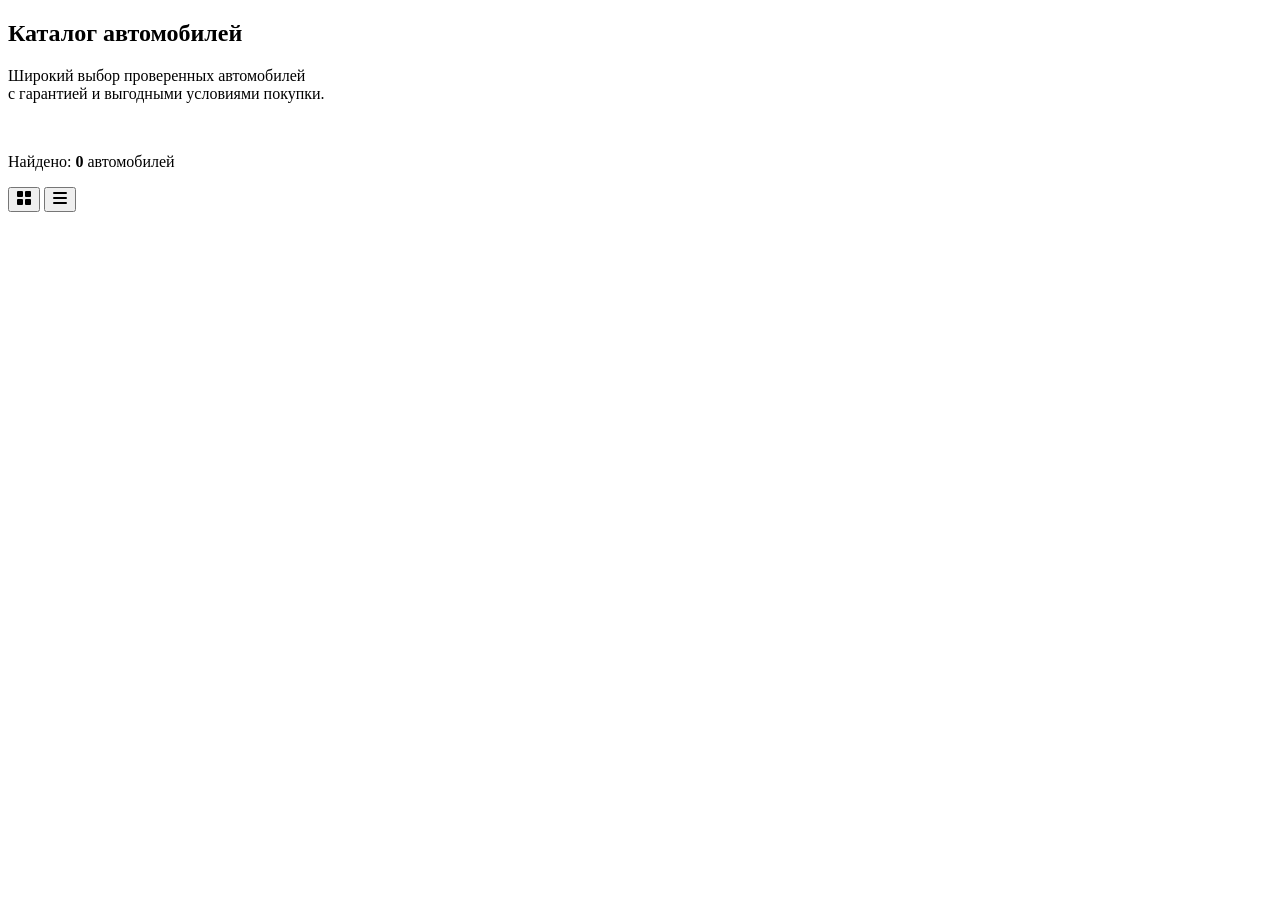
==== catalog.html @ d9e763ce "update my first page" ====
<!DOCTYPE html>
<html lang="ru">
<head>
    <meta charset="UTF-8">
    <meta name="viewport" content="width=device-width, initial-scale=1.0">
    <title>Каталог автомобилей — CAR POINT</title>
    <link rel="stylesheet" href="style.css">
</head>

<body>

    <!-- ШАПКА: блок выше, active у «Каталог» -->


    <main class="catalog">

        <!-- БАННЕР -->
        <section class="banner">
            <div class="banner-text">
                <h1>Каталог автомобилей</h1>
                <p>Широкий выбор проверенных автомобилей<br>с гарантией и выгодными условиями покупки.</p>
            </div>
            <img src="images/banner-car.png" alt="" class="banner-car">
        </section>

        <!-- СЧЁТЧИК И ПЕРЕКЛЮЧАТЕЛЬ ВИДА -->
        <div class="results-bar">
            <p class="found">Найдено: <b id="foundCount">0</b> <span id="foundWord">автомобилей</span></p>

            <div class="view-switch">
                <button type="button" class="view-btn active" data-view="grid" aria-label="Плитка">
                    <svg width="16" height="16" viewBox="0 0 16 16" fill="currentColor"><rect x="1" y="1" width="6" height="6" rx="1"/><rect x="9" y="1" width="6" height="6" rx="1"/><rect x="1" y="9" width="6" height="6" rx="1"/><rect x="9" y="9" width="6" height="6" rx="1"/></svg>
                </button>
                <button type="button" class="view-btn" data-view="list" aria-label="Список">
                    <svg width="16" height="16" viewBox="0 0 16 16" fill="currentColor"><rect x="1" y="2" width="14" height="2" rx="1"/><rect x="1" y="7" width="14" height="2" rx="1"/><rect x="1" y="12" width="14" height="2" rx="1"/></svg>
                </button>
            </div>
        </div>

        <!-- КАРТОЧКИ (рисуются скриптом) -->
        <div class="cars-grid" id="carsGrid"></div>
        <p class="empty" id="emptyMsg" hidden>Ничего не найдено. Попробуйте другой запрос.</p>

    </main>

    <script src="script.js"></script>

</body>
</html>
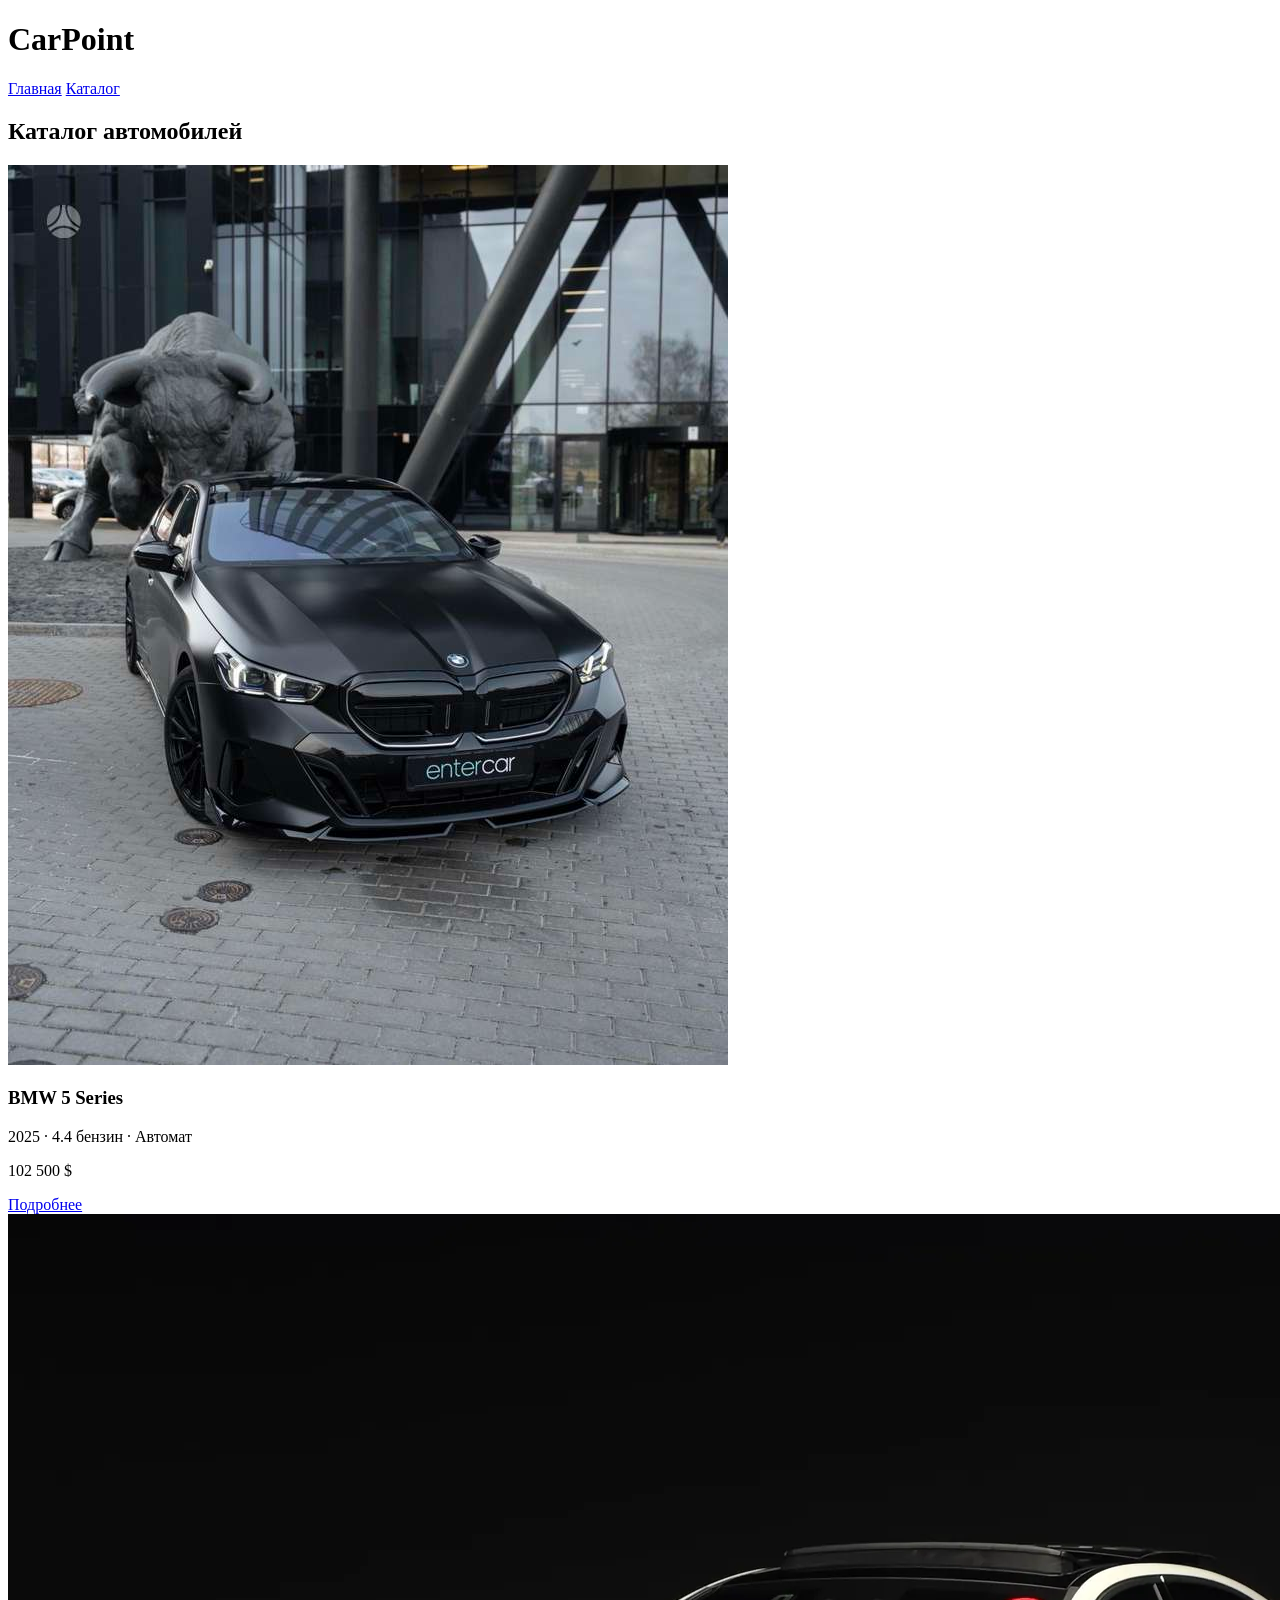
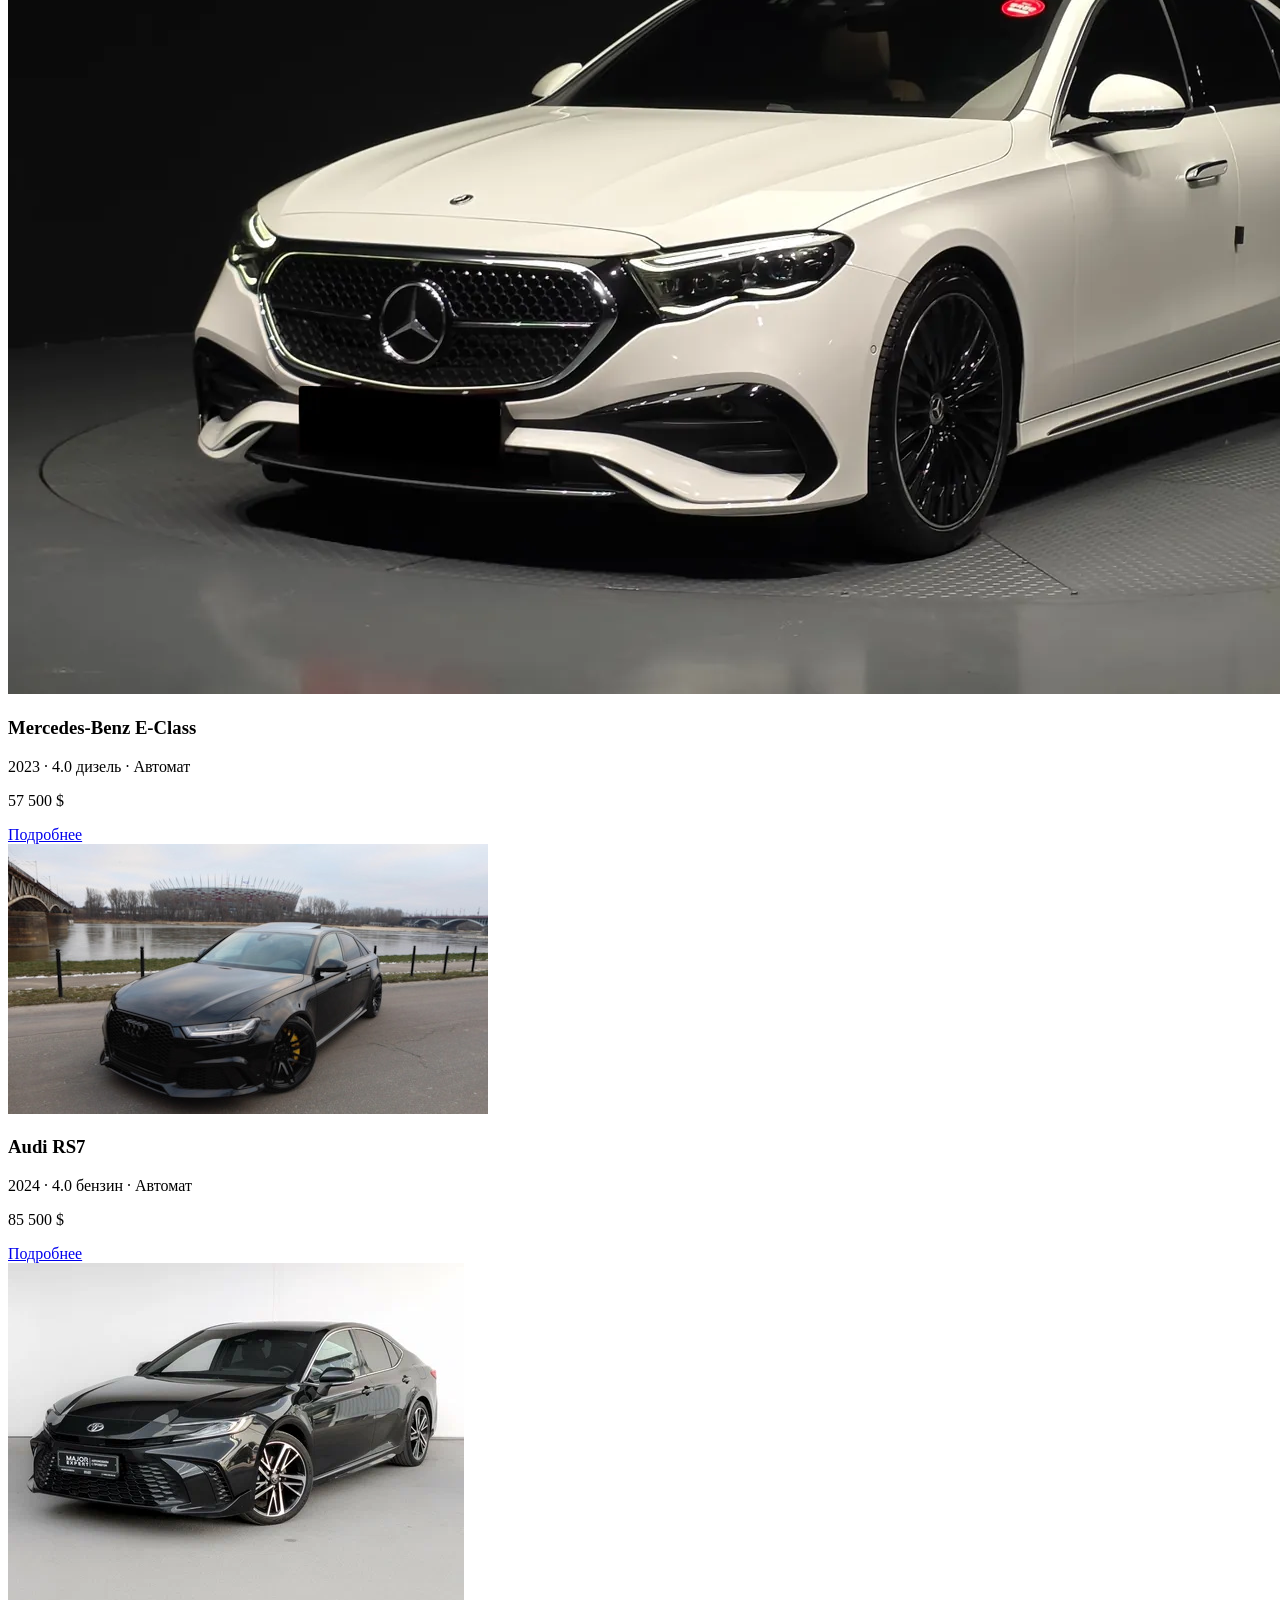
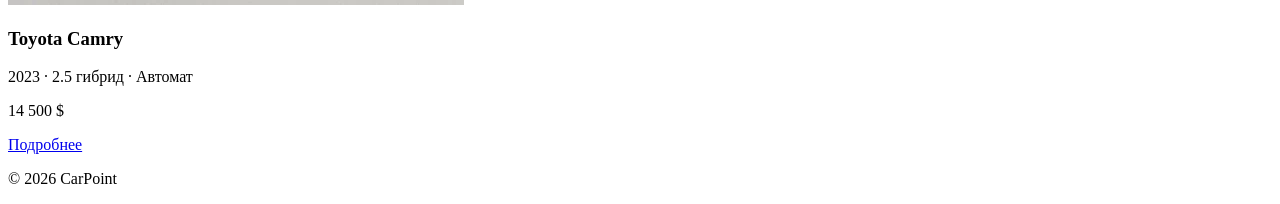
==== commit da4dff8f: "update and add photo autoservice" ====
--- a/catalog.html
+++ b/catalog.html
@@ -1,49 +1,73 @@
 <!DOCTYPE html>
 <html lang="ru">
 <head>
-    <meta charset="UTF-8">
-    <meta name="viewport" content="width=device-width, initial-scale=1.0">
-    <title>Каталог автомобилей — CAR POINT</title>
-    <link rel="stylesheet" href="style.css">
+  <meta charset="UTF-8">
+  <meta name="viewport" content="width=device-width, initial-scale=1">
+  <title>Каталог — CarPoint</title>
+  <link rel="stylesheet" href="css/catalog.css">
 </head>
-
 <body>
 
-    <!-- ШАПКА: блок выше, active у «Каталог» -->
+  <!-- Шапка -->
+  <header>
+    <h1>CarPoint</h1>
+    <nav>
+      <a href="index.html">Главная</a>
+      <a href="catalog.html">Каталог</a>
+    </nav>
+  </header>
 
+  <!-- Каталог -->
+  <main>
+    <h2>Каталог автомобилей</h2>
 
-    <main class="catalog">
+    <div class="cars">
 
-        <!-- БАННЕР -->
-        <section class="banner">
-            <div class="banner-text">
-                <h1>Каталог автомобилей</h1>
-                <p>Широкий выбор проверенных автомобилей<br>с гарантией и выгодными условиями покупки.</p>
-            </div>
-            <img src="images/banner-car.png" alt="" class="banner-car">
-        </section>
+      <!-- Машина 1 -->
+      <div class="car">
+        <img src="img/bmw.webp" alt="BMW 5 Series">
+        <h3>BMW 5 Series</h3>
+        <p>2025 · 4.4 бензин · Автомат</p>
+        <p class="price">102 500 $</p>
+        <a href="#" class="button">Подробнее</a>
+      </div>
 
-        <!-- СЧЁТЧИК И ПЕРЕКЛЮЧАТЕЛЬ ВИДА -->
-        <div class="results-bar">
-            <p class="found">Найдено: <b id="foundCount">0</b> <span id="foundWord">автомобилей</span></p>
+      <!-- Машина 2 -->
+      <div class="car">
+        <img src="img/2.img.png" alt="Mercedes-Benz E-Class">
+        <h3>Mercedes-Benz E-Class</h3>
+        <p>2023 · 4.0 дизель · Автомат</p>
+        <p class="price">57 500 $</p>
+        <a href="#" class="button">Подробнее</a>
+      </div>
 
-            <div class="view-switch">
-                <button type="button" class="view-btn active" data-view="grid" aria-label="Плитка">
-                    <svg width="16" height="16" viewBox="0 0 16 16" fill="currentColor"><rect x="1" y="1" width="6" height="6" rx="1"/><rect x="9" y="1" width="6" height="6" rx="1"/><rect x="1" y="9" width="6" height="6" rx="1"/><rect x="9" y="9" width="6" height="6" rx="1"/></svg>
-                </button>
-                <button type="button" class="view-btn" data-view="list" aria-label="Список">
-                    <svg width="16" height="16" viewBox="0 0 16 16" fill="currentColor"><rect x="1" y="2" width="14" height="2" rx="1"/><rect x="1" y="7" width="14" height="2" rx="1"/><rect x="1" y="12" width="14" height="2" rx="1"/></svg>
-                </button>
-            </div>
-        </div>
+      <!-- Машина 3 -->
+      <div class="car">
+        <img src="img/audi.jpg" alt="Audi RS7">
+        <h3>Audi RS7</h3>
+        <p>2024 · 4.0 бензин · Автомат</p>
+        <p class="price">85 500 $</p>
+        <a href="#" class="button">Подробнее</a>
+      </div>
 
-        <!-- КАРТОЧКИ (рисуются скриптом) -->
-        <div class="cars-grid" id="carsGrid"></div>
-        <p class="empty" id="emptyMsg" hidden>Ничего не найдено. Попробуйте другой запрос.</p>
+      <!-- Машина 4 -->
+      <div class="car">
+        <img src="img/toyota.webp" alt="Toyota Camry">
+        <h3>Toyota Camry</h3>
+        <p>2023 · 2.5 гибрид · Автомат</p>
+        <p class="price">14 500 $</p>
+        <a href="#" class="button">Подробнее</a>
+      </div>
 
-    </main>
+      <!-- Чтобы добавить машину: скопируй один блок <div class="car"> ... </div> -->
 
-    <script src="script.js"></script>
+    </div>
+  </main>
+
+  <!-- Подвал -->
+  <footer>
+    <p>© 2026 CarPoint</p>
+  </footer>
 
 </body>
-</html>+</html>
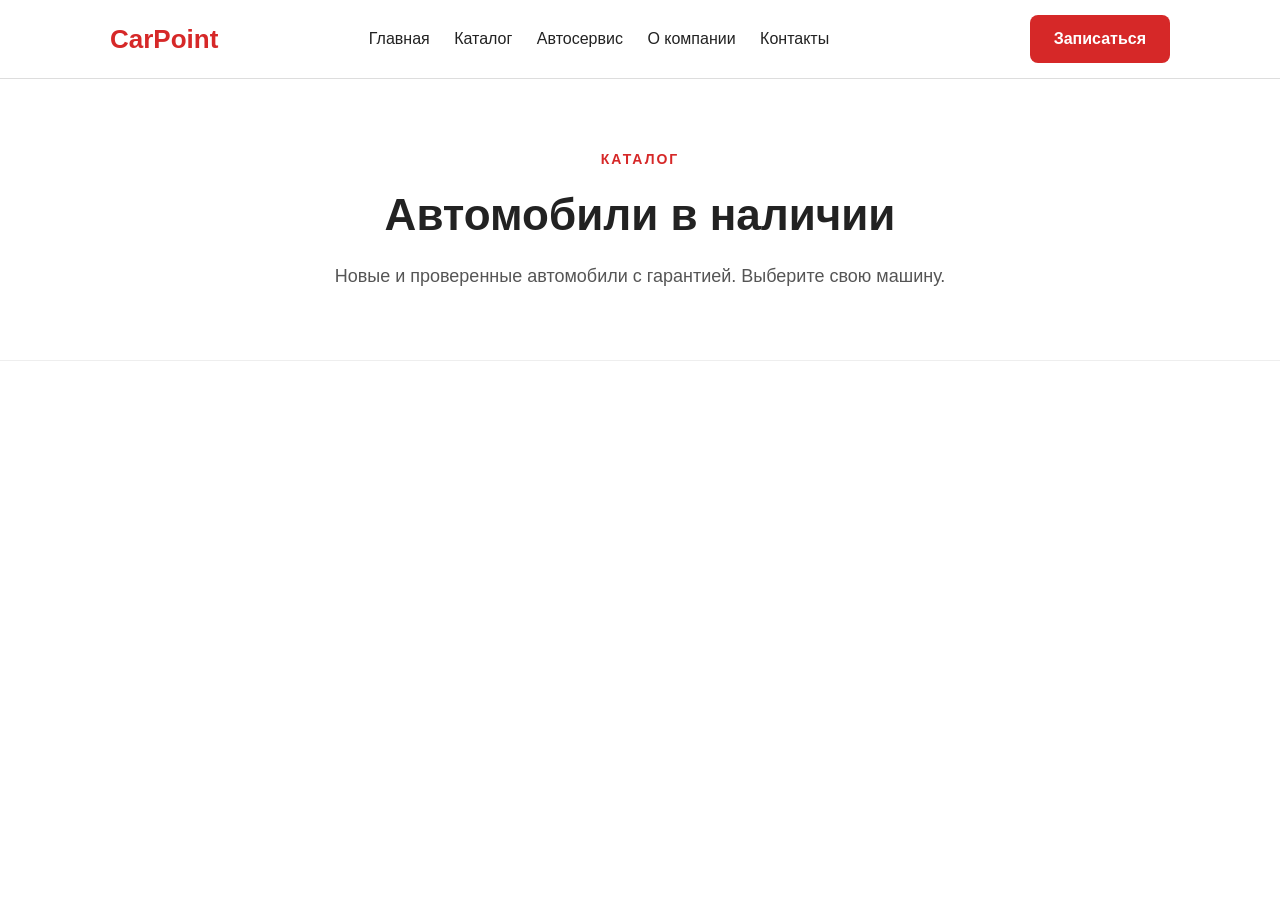
==== commit b44cf346: "add catalog+created banner" ====
--- a/catalog.html
+++ b/catalog.html
@@ -2,72 +2,35 @@
 <html lang="ru">
 <head>
   <meta charset="UTF-8">
-  <meta name="viewport" content="width=device-width, initial-scale=1">
   <title>Каталог — CarPoint</title>
-  <link rel="stylesheet" href="css/catalog.css">
+  <link rel="stylesheet" href="css/style.css">
 </head>
 <body>
 
-  <!-- Шапка -->
-  <header>
-    <h1>CarPoint</h1>
-    <nav>
-      <a href="index.html">Главная</a>
-      <a href="catalog.html">Каталог</a>
-    </nav>
+  <!-- ШАПКА -->
+  <header class="header">
+    <div class="container header-inner">
+      <div class="logo">CarPoint</div>
+
+      <nav class="menu">
+        <a href="index.html">Главная</a>
+        <a href="catalog.html">Каталог</a>
+        <a href="services.html">Автосервис</a>
+        <a href="about.html">О компании</a>
+        <a href="contacts.html">Контакты</a>
+      </nav>
+
+      <a href="#" class="button">Записаться</a>
+    </div>
   </header>
 
-  <!-- Каталог -->
-  <main>
-    <h2>Каталог автомобилей</h2>
+  <!-- БАННЕР КАТАЛОГА -->
+  <section class="page-banner">
+    <div class="container">
+      <p class="label">КАТАЛОГ</p>
+      <h1>Автомобили в наличии</h1>
+      <p>Новые и проверенные автомобили с гарантией. Выберите свою машину.</p>
+    </div>
+  </section>
 
-    <div class="cars">
-
-      <!-- Машина 1 -->
-      <div class="car">
-        <img src="img/bmw.webp" alt="BMW 5 Series">
-        <h3>BMW 5 Series</h3>
-        <p>2025 · 4.4 бензин · Автомат</p>
-        <p class="price">102 500 $</p>
-        <a href="#" class="button">Подробнее</a>
-      </div>
-
-      <!-- Машина 2 -->
-      <div class="car">
-        <img src="img/2.img.png" alt="Mercedes-Benz E-Class">
-        <h3>Mercedes-Benz E-Class</h3>
-        <p>2023 · 4.0 дизель · Автомат</p>
-        <p class="price">57 500 $</p>
-        <a href="#" class="button">Подробнее</a>
-      </div>
-
-      <!-- Машина 3 -->
-      <div class="car">
-        <img src="img/audi.jpg" alt="Audi RS7">
-        <h3>Audi RS7</h3>
-        <p>2024 · 4.0 бензин · Автомат</p>
-        <p class="price">85 500 $</p>
-        <a href="#" class="button">Подробнее</a>
-      </div>
-
-      <!-- Машина 4 -->
-      <div class="car">
-        <img src="img/toyota.webp" alt="Toyota Camry">
-        <h3>Toyota Camry</h3>
-        <p>2023 · 2.5 гибрид · Автомат</p>
-        <p class="price">14 500 $</p>
-        <a href="#" class="button">Подробнее</a>
-      </div>
-
-      <!-- Чтобы добавить машину: скопируй один блок <div class="car"> ... </div> -->
-
-    </div>
-  </main>
-
-  <!-- Подвал -->
-  <footer>
-    <p>© 2026 CarPoint</p>
-  </footer>
-
-</body>
-</html>
+  
--- a/css/style.css
+++ b/css/style.css
@@ -0,0 +1,466 @@
+/* ===== Общие настройки ===== */
+* {
+  margin: 0;
+  padding: 0;
+  box-sizing: border-box;
+}
+
+body {
+  font-family: Arial, sans-serif;
+  color: #222;
+  line-height: 1.5;
+}
+
+a {
+  text-decoration: none;
+  color: #222;
+}
+
+img {
+  width: 100%;
+  display: block;
+}
+
+/* Контейнер: ограничивает ширину и ставит по центру */
+.container {
+  width: 1100px;
+  max-width: 100%;
+  margin: 0 auto;
+  padding: 0 20px;
+}
+
+h2 {
+  text-align: center;
+  font-size: 32px;
+  margin-bottom: 30px;
+}
+
+/* ===== Кнопка ===== */
+.button {
+  display: inline-block;
+  background: #d62828;
+  color: white;
+  padding: 12px 24px;
+  border-radius: 8px;
+  font-weight: bold;
+}
+
+/* ===== Шапка ===== */
+.header {
+  padding: 15px 0;
+  border-bottom: 1px solid #ddd;
+}
+
+.header-inner {
+  display: flex;                  /* элементы в ряд */
+  align-items: center;            /* по центру по вертикали */
+  justify-content: space-between; /* равномерно по ширине */
+}
+
+.logo {
+  font-size: 26px;
+  font-weight: bold;
+  color: #d62828;
+}
+
+.menu a {
+  margin-right: 20px;
+}
+
+.menu {
+  margin-right: 30px;   /* отступ между меню и кнопкой "Записаться" */
+}
+
+/* ===== Баннер ===== */
+.hero {
+  background: white;               /* белый фон */
+  padding: 110px 0;
+  text-align: center;              /* весь текст по центру */
+  border-bottom: 1px solid #eee;   /* тонкая линия снизу */
+}
+
+.hero h1 {
+  font-size: 48px;
+  line-height: 1.2;
+  max-width: 800px;                /* ограничиваем ширину заголовка */
+  margin: 0 auto 20px;             /* auto по бокам = по центру */
+}
+
+.hero p {
+  font-size: 18px;
+  color: #555;
+  max-width: 600px;
+  margin: 0 auto 35px;
+}
+
+.hero .button {
+  padding: 16px 40px;              /* кнопка побольше */
+  font-size: 16px;
+}
+
+/* ===== Автомобили ===== */
+.cars {
+  padding: 60px 0;
+}
+
+.cars-list {
+  display: flex;
+  gap: 20px;
+}
+
+.car {
+  width: 25%;               /* 4 карточки = 100% */
+  border: 1px solid #ddd;
+  padding: 15px;
+  border-radius: 10px;
+}
+
+.car img {
+  height: 160px;
+  object-fit: cover;        /* картинка не растягивается */
+  border-radius: 8px;
+  margin-bottom: 10px;
+}
+
+.car p {
+  color: #666;
+  margin-bottom: 10px;
+}
+
+.price {
+  color: #d62828;
+  font-size: 20px;
+  font-weight: bold;
+}
+
+/* ===== Сервис ===== */
+.service {
+  padding: 70px 0;
+  background: white;               /* белый фон */
+  border-top: 1px solid #eee;
+}
+
+.service-inner {
+  display: flex;                   /* текст и фото в ряд */
+  align-items: center;             /* по центру по вертикали */
+  gap: 50px;                       /* расстояние между текстом и фото */
+}
+
+.service-text {
+  width: 50%;                      /* левая половина */
+}
+
+/* Маленькая красная надпись над заголовком */
+.label {
+  color: #d62828;
+  font-size: 14px;
+  font-weight: bold;
+  letter-spacing: 2px;             /* расстояние между буквами */
+  margin-bottom: 12px;
+}
+
+.service-text h2 {
+  text-align: left;
+  font-size: 38px;
+  line-height: 1.25;
+  margin-bottom: 20px;
+}
+
+.service-desc {
+  font-size: 17px;
+  color: #555;
+  line-height: 1.6;
+  margin-bottom: 25px;
+}
+
+.service-text ul {
+  list-style: none;
+  margin-bottom: 35px;
+}
+
+/* Каждый пункт списка */
+.service-text li {
+  font-size: 17px;
+  font-weight: bold;
+  margin-bottom: 14px;
+}
+
+/* Красная галочка перед пунктом (рисуется через CSS) */
+.service-text li::before {
+  content: "✓";
+  display: inline-block;
+  width: 26px;
+  height: 26px;
+  line-height: 26px;
+  text-align: center;
+  background: #d62828;
+  color: white;
+  border-radius: 50%;              /* круг */
+  font-size: 14px;
+  margin-right: 12px;
+}
+
+.service-photo {
+  width: 50%;                      /* правая половина */
+}
+
+.service-photo img {
+  height: 380px;
+  object-fit: cover;               /* фото не растягивается */
+  border-radius: 12px;
+}
+
+/* ===== Подвал ===== */
+.footer {
+  background: #222;
+  color: white;
+  text-align: center;
+  padding: 30px 0;
+}
+ 
+/* дизайн каталога */
+/* ===== Общие настройки ===== */
+* {
+  margin: 0;
+  padding: 0;
+  box-sizing: border-box;
+}
+
+body {
+  font-family: Arial, sans-serif;
+  color: #222;
+  line-height: 1.5;
+}
+
+a {
+  text-decoration: none;
+  color: #222;
+}
+
+img {
+  width: 100%;
+  display: block;
+}
+
+/* Контейнер: ограничивает ширину и ставит по центру */
+.container {
+  width: 1100px;
+  max-width: 100%;
+  margin: 0 auto;
+  padding: 0 20px;
+}
+
+h2 {
+  text-align: center;
+  font-size: 32px;
+  margin-bottom: 30px;
+}
+
+/* ===== Кнопка ===== */
+.button {
+  display: inline-block;
+  background: #d62828;
+  color: white;
+  padding: 12px 24px;
+  border-radius: 8px;
+  font-weight: bold;
+}
+
+/* ===== Шапка ===== */
+.header {
+  padding: 15px 0;
+  border-bottom: 1px solid #ddd;
+}
+
+.header-inner {
+  display: flex;                  /* элементы в ряд */
+  align-items: center;            /* по центру по вертикали */
+  justify-content: space-between; /* равномерно по ширине */
+}
+
+.logo {
+  font-size: 26px;
+  font-weight: bold;
+  color: #d62828;
+}
+
+.menu a {
+  margin-right: 20px;
+}
+
+.menu {
+  margin-right: 30px;   /* отступ между меню и кнопкой "Записаться" */
+}
+
+/* ===== Баннер ===== */
+.hero {
+  background: white;               /* белый фон */
+  padding: 110px 0;
+  text-align: center;              /* весь текст по центру */
+  border-bottom: 1px solid #eee;   /* тонкая линия снизу */
+}
+
+.hero h1 {
+  font-size: 48px;
+  line-height: 1.2;
+  max-width: 800px;                /* ограничиваем ширину заголовка */
+  margin: 0 auto 20px;             /* auto по бокам = по центру */
+}
+
+.hero p {
+  font-size: 18px;
+  color: #555;
+  max-width: 600px;
+  margin: 0 auto 35px;
+}
+
+.hero .button {
+  padding: 16px 40px;              /* кнопка побольше */
+  font-size: 16px;
+}
+
+/* ===== Автомобили ===== */
+.cars {
+  padding: 60px 0;
+}
+
+.cars-list {
+  display: flex;
+  gap: 20px;
+}
+
+.car {
+  width: 25%;               /* 4 карточки = 100% */
+  border: 1px solid #ddd;
+  padding: 15px;
+  border-radius: 10px;
+}
+
+.car img {
+  height: 160px;
+  object-fit: cover;        /* картинка не растягивается */
+  border-radius: 8px;
+  margin-bottom: 10px;
+}
+
+.car p {
+  color: #666;
+  margin-bottom: 10px;
+}
+
+.car .price {
+  color: #d62828;      /* красный цвет цены */
+  font-size: 22px;
+  font-weight: bold;
+}
+
+/* ===== Сервис ===== */
+.service {
+  padding: 70px 0;
+  background: white;               /* белый фон */
+  border-top: 1px solid #eee;
+}
+
+.service-inner {
+  display: flex;                   /* текст и фото в ряд */
+  align-items: center;             /* по центру по вертикали */
+  gap: 50px;                       /* расстояние между текстом и фото */
+}
+
+.service-text {
+  width: 50%;                      /* левая половина */
+}
+
+/* Маленькая красная надпись над заголовком */
+.label {
+  color: #d62828;
+  font-size: 14px;
+  font-weight: bold;
+  letter-spacing: 2px;             /* расстояние между буквами */
+  margin-bottom: 12px;
+}
+
+.service-text h2 {
+  text-align: left;
+  font-size: 38px;
+  line-height: 1.25;
+  margin-bottom: 20px;
+}
+
+.service-desc {
+  font-size: 17px;
+  color: #555;
+  line-height: 1.6;
+  margin-bottom: 25px;
+}
+
+.service-text ul {
+  list-style: none;
+  margin-bottom: 35px;
+}
+
+/* Каждый пункт списка */
+.service-text li {
+  font-size: 17px;
+  font-weight: bold;
+  margin-bottom: 14px;
+}
+
+/* Красная галочка перед пунктом (рисуется через CSS) */
+.service-text li::before {
+  content: "✓";
+  display: inline-block;
+  width: 26px;
+  height: 26px;
+  line-height: 26px;
+  text-align: center;
+  background: #d62828;
+  color: white;
+  border-radius: 50%;              /* круг */
+  font-size: 14px;
+  margin-right: 12px;
+}
+
+.service-photo {
+  width: 50%;                      /* правая половина */
+}
+
+.service-photo img {
+  height: 380px;
+  object-fit: cover;               /* фото не растягивается */
+  border-radius: 12px;
+}
+
+/* ===== Каталог ===== */
+.page-banner {
+  background: white;
+  padding: 70px 0;
+  text-align: center;
+  border-bottom: 1px solid #eee;
+}
+
+.page-banner h1 {
+  font-size: 44px;
+  margin-bottom: 15px;
+}
+
+.page-banner p {
+  color: #555;
+  font-size: 18px;
+}
+
+.page-banner .label {
+  color: #d62828;       /* красная надпись сверху */
+  font-size: 14px;
+  font-weight: bold;
+  letter-spacing: 2px;
+  margin-bottom: 12px;
+}
+
+/* ===== Подвал ===== */
+.footer {
+  background: #222;
+  color: white;
+  text-align: center;
+  padding: 30px 0;
+}
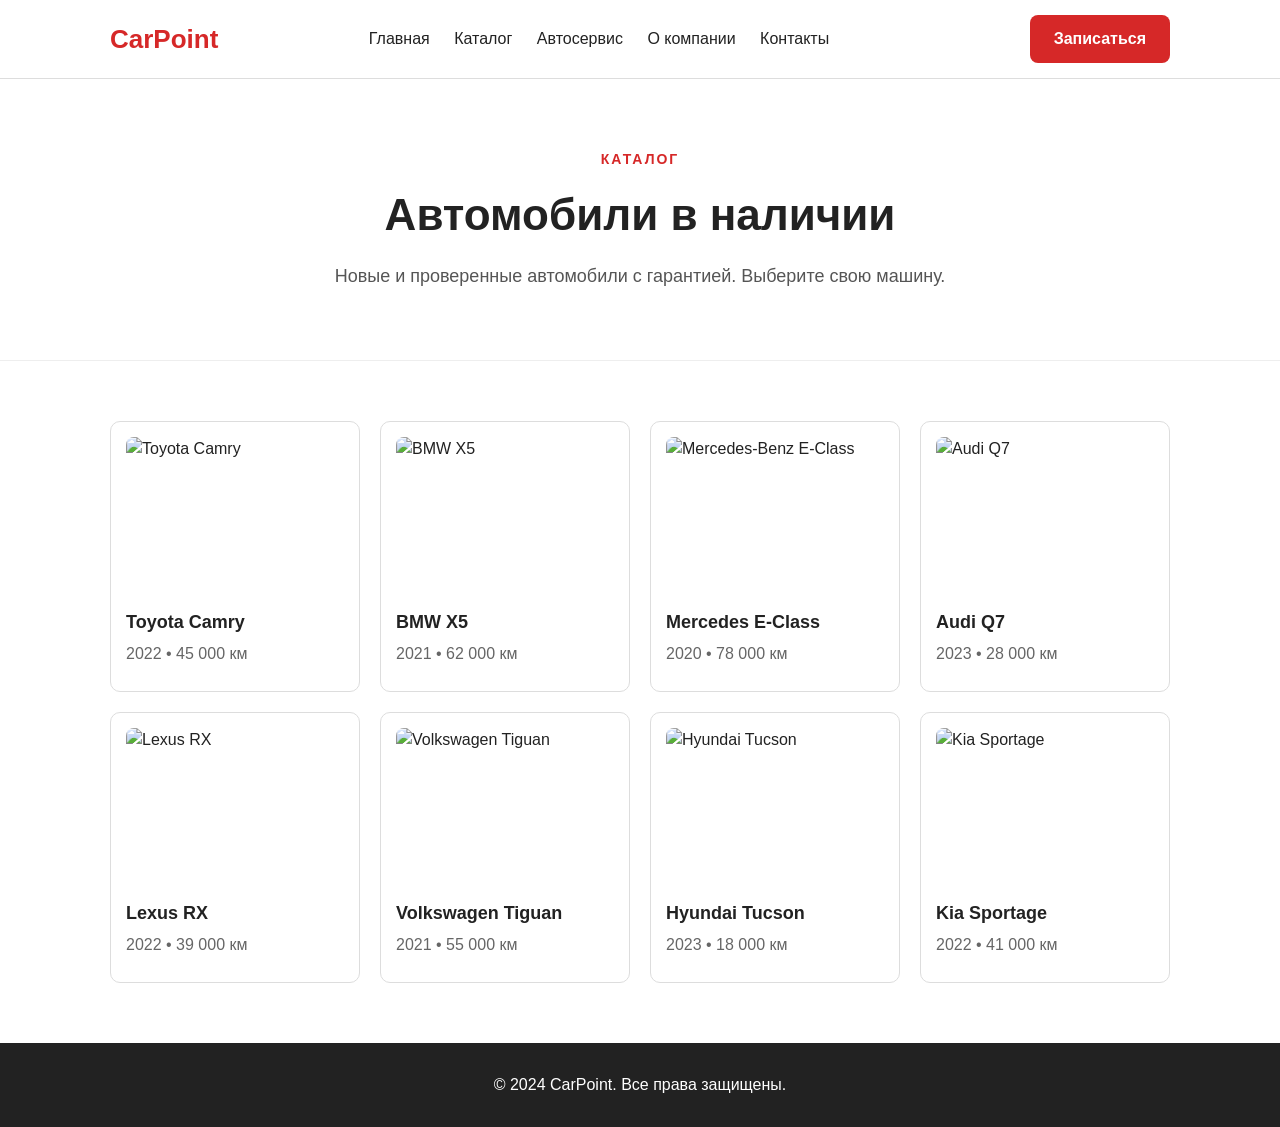
==== commit 8fe51980: "Add car catalog section to catalog.html Added a section to display a catalog of cars with details in" ====
--- a/catalog.html
+++ b/catalog.html
@@ -33,4 +33,77 @@
     </div>
   </section>
 
-  +  <!-- КАТАЛОГ (8 автомобилей) -->
+  <section class="cars">
+    <div class="container">
+      <div class="cars-list">
+
+        <div class="car">
+          <img src="" alt="Toyota Camry">
+          <h3>Toyota Camry</h3>
+          <p>2022 • 45 000 км</p>
+          <div class="price"></div>
+        </div>
+
+        <div class="car">
+          <img src="" alt="BMW X5">
+          <h3>BMW X5</h3>
+          <p>2021 • 62 000 км</p>
+          <div class="price"></div>
+        </div>
+
+        <div class="car">
+          <img src="" alt="Mercedes-Benz E-Class">
+          <h3>Mercedes E-Class</h3>
+          <p>2020 • 78 000 км</p>
+          <div class="price"></div>
+        </div>
+
+        <div class="car">
+          <img src="" alt="Audi Q7">
+          <h3>Audi Q7</h3>
+          <p>2023 • 28 000 км</p>
+          <div class="price"></div>
+        </div>
+
+        <div class="car">
+          <img src="" alt="Lexus RX">
+          <h3>Lexus RX</h3>
+          <p>2022 • 39 000 км</p>
+          <div class="price"></div>
+        </div>
+
+        <div class="car">
+          <img src="" alt="Volkswagen Tiguan">
+          <h3>Volkswagen Tiguan</h3>
+          <p>2021 • 55 000 км</p>
+          <div class="price"></div>
+        </div>
+
+        <div class="car">
+          <img src="" alt="Hyundai Tucson">
+          <h3>Hyundai Tucson</h3>
+          <p>2023 • 18 000 км</p>
+          <div class="price"></div>
+        </div>
+
+        <div class="car">
+          <img src="" alt="Kia Sportage">
+          <h3>Kia Sportage</h3>
+          <p>2022 • 41 000 км</p>
+          <div class="price"></div>
+        </div>
+
+      </div>
+    </div>
+  </section>
+
+  <!-- ПОДВАЛ -->
+  <footer class="footer">
+    <div class="container">
+      <p>© 2024 CarPoint. Все права защищены.</p>
+    </div>
+  </footer>
+
+</body>
+</html>
--- a/css/style.css
+++ b/css/style.css
@@ -463,4 +463,48 @@
   color: white;
   text-align: center;
   padding: 30px 0;
-}+}
+/*  Каталог — 8 карточек  */
+.cars-list {
+  display: flex;
+  flex-wrap: wrap;     /* разрешаем перенос */
+  gap: 20px;
+}
+
+.car {
+  width: calc(25% - 15px);  /* 4 карточки в ряд */
+  border: 1px solid #ddd;
+  padding: 15px;
+  border-radius: 10px;
+  background: #fff;
+  transition: 0.3s;
+}
+
+.car:hover {
+  box-shadow: 0 8px 20px rgba(0,0,0,0.1);
+}
+
+.car h3 {
+  font-size: 18px;
+  margin-bottom: 6px;
+}
+
+.car img {
+  height: 160px;
+  object-fit: cover;
+  border-radius: 8px;
+  margin-bottom: 12px;
+}
+
+/* На планшетах и телефонах */
+@media (max-width: 900px) {
+  .car {
+    width: calc(50% - 10px);
+  }
+}
+
+@media (max-width: 600px) {
+  .car {
+    width: 100%;
+  }
+}
